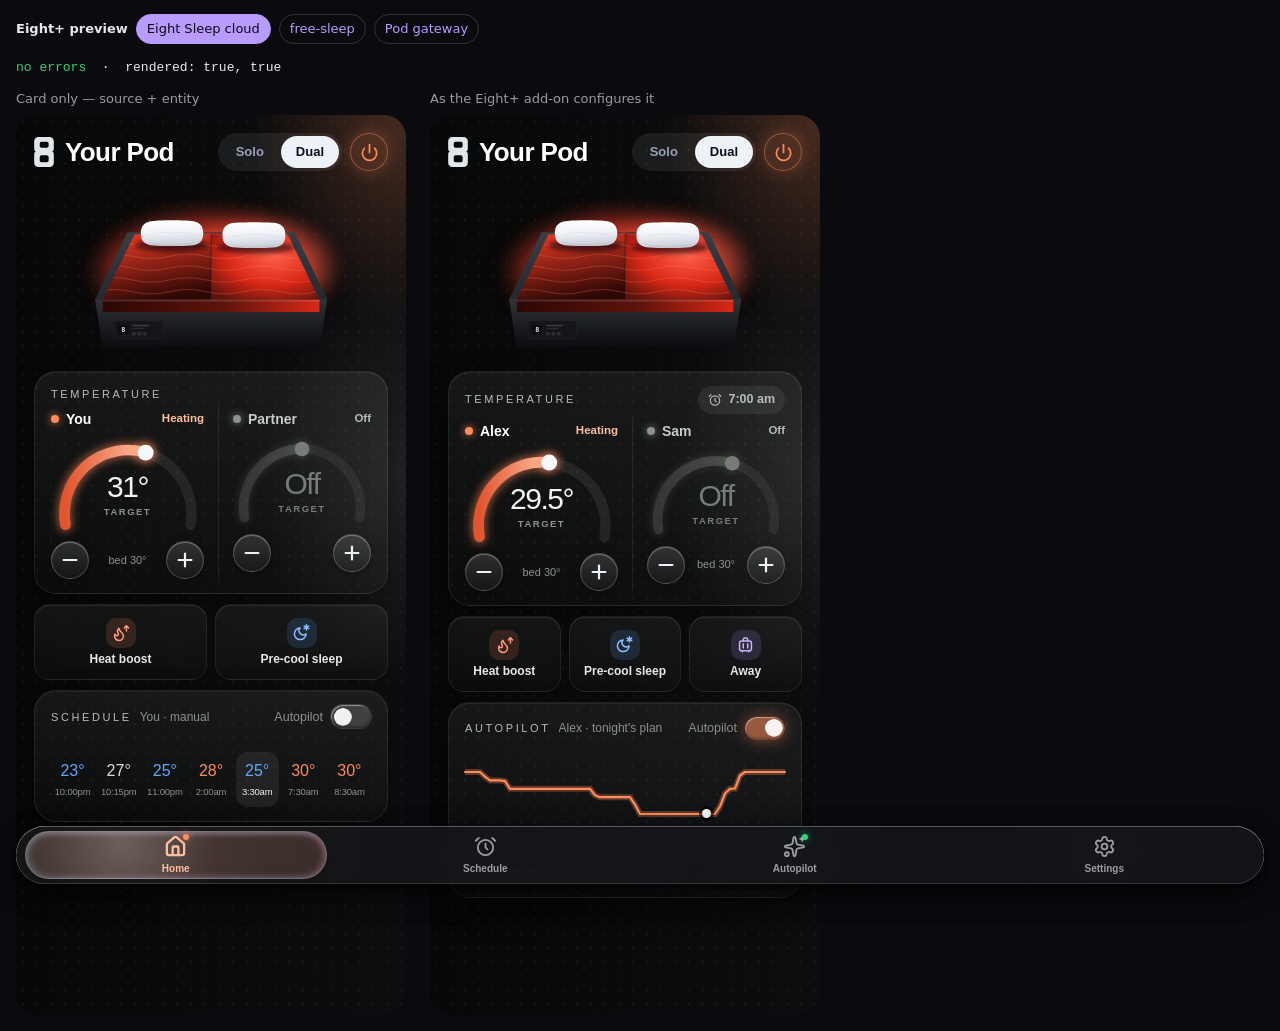
==== tools/preview.html @ 0bc9a641 "Eight+ 0.1.0 — first public release candidate Home Assistant add-on (setup wizard, package generator" ====
<!doctype html>
<html lang="en">
<head>
<meta charset="utf-8">
<meta name="viewport" content="width=device-width, initial-scale=1">
<title>Eight+ card preview</title>
<!--
  Mock-Home-Assistant preview of the card for each backend — no HA needed.
    python3 -m http.server 8780        (from the repo root)
    open http://localhost:8780/tools/preview.html?source=cloud     (cloud | freesleep | gateway)
  Left column: the card-only config (just source + entity). Right: the config the add-on writes.
-->
<style>
  :root { color-scheme: dark; }
  body { margin: 0; background: #0b0b0f; color: #e8e8ea; font: 13px/1.5 system-ui, sans-serif; }
  header { display: flex; gap: 8px; align-items: center; padding: 14px 16px; flex-wrap: wrap; }
  header a { color: #b79bff; text-decoration: none; padding: 4px 10px; border: 1px solid #333; border-radius: 99px; }
  header a.on { background: #b79bff; color: #0b0b0f; border-color: #b79bff; }
  #row { display: flex; gap: 24px; padding: 0 16px 16px; flex-wrap: wrap; }
  .col { width: 390px; max-width: 100%; }
  .lbl { margin: 0 0 6px; color: #9a9aa2; }
  #log { padding: 0 16px 12px; font-family: ui-monospace, monospace; white-space: pre-wrap; }
  .ok { color: #33d17a; } .bad { color: #ff6b6b; }
</style>
</head>
<body>
<header><strong>Eight+ preview</strong>
  <a href="?source=cloud">Eight Sleep cloud</a><a href="?source=freesleep">free-sleep</a><a href="?source=gateway">Pod gateway</a>
</header>
<div id="log">loading…</div>
<div id="row"></div>
<script type="module">
const errors = [];
addEventListener("error", (e) => errors.push(String(e.message)));
addEventListener("unhandledrejection", (e) => errors.push(String(e.reason)));
const source = new URLSearchParams(location.search).get("source") || "cloud";
document.querySelectorAll("header a").forEach((a) => a.classList.toggle("on", a.search === "?source=" + source));
await import("../eight-sleep-card.js?t=" + Date.now());

const P = "eight_sleep_alex", PP = "eight_sleep_sam";
const st = (state, attributes = {}) => ({ state: String(state), attributes, last_changed: new Date(Date.now() - 3600e3).toISOString() });
const dt = (t) => st(t + ":00", { has_date: false, has_time: true });
const climate = (on, t, cur) => st(on ? "heat_cool" : "off", { temperature: t, current_temperature: cur, hvac_action: on ? "heating" : "off", min_temp: 13, max_temp: 44, target_temp_step: 0.5, hvac_modes: ["off", "heat_cool"] });
const states = { "weather.forecast_home": st("clear-night", { temperature: 9, humidity: 67 }) };

// ── each backend exactly as its integration names things ──────────────────────────────
let own, other, sides;
if (source === "cloud") {            // lukas-clarke/eight_sleep: "<first name>'s Eight Sleep Side"
  own = "climate.alex_s_eight_sleep_side_climate"; other = "climate.sam_s_eight_sleep_side_climate";
  for (const [p, on, side] of [["alex", true, "left"], ["sam", false, "right"]]) {
    const s = `${p}_s_eight_sleep_side`;
    Object.assign(states, {
      [`climate.${s}_climate`]: climate(on, 31, 30.2),
      [`sensor.${s}_bed_temperature`]: st(30.2, { unit_of_measurement: "°C" }),
      [`sensor.${s}_bed_state`]: st(on ? 22 : 0, { "Target Heating Level": 22, "Heating Active": on, "Heating Time Remaining": 3600 }),
      [`sensor.${s}_side`]: st(side), [`sensor.${s}_next_alarm`]: st(new Date(Date.now() + 8 * 3600e3).toISOString()),
      [`sensor.${s}_heart_rate`]: st(57), [`sensor.${s}_hrv`]: st(64), [`sensor.${s}_breath_rate`]: st(14),
      [`binary_sensor.${s}_bed_presence`]: st(on ? "on" : "off"),
    });
  }
  Object.assign(states, { "sensor.alex_example_com_s_eight_sleep_has_water": st("True"), "sensor.alex_example_com_s_eight_sleep_is_priming": st("False") });
} else if (source === "freesleep") { // Mrtenz/hass-free-sleep: "<model> <side name>"
  own = "climate.pod_4_left_temperature"; other = "climate.pod_4_right_temperature";
  for (const [s, on] of [["left", true], ["right", false]]) Object.assign(states, {
    [`climate.pod_4_${s}_temperature`]: climate(on, 30, 29.4),
    [`binary_sensor.pod_4_${s}_presence`]: st(on ? "on" : "off"),
    [`sensor.pod_4_${s}_heart_rate`]: st(58), [`sensor.pod_4_${s}_hrv`]: st(70), [`sensor.pod_4_${s}_respiration_rate`]: st(13),
  });
  Object.assign(states, { "binary_sensor.pod_4_water_level": st("off", { device_class: "problem" }), "binary_sensor.pod_4_priming": st("off"),
    "button.pod_4_prime": st("unknown"), "switch.pod_4_biometrics": st("on") });
} else {                             // the Eight+ Pod gateway (MQTT discovery)
  own = "climate.eight_sleep_pod_left"; other = "climate.eight_sleep_pod_right";
  for (const [s, on] of [["left", true], ["right", false]]) Object.assign(states, {
    [`climate.eight_sleep_pod_${s}`]: climate(on, 32, 31.1),
    [`binary_sensor.eight_sleep_pod_${s}_presence`]: st(on ? "on" : "off"),
    [`sensor.eight_sleep_pod_${s}_heart_rate`]: st(55), [`sensor.eight_sleep_pod_${s}_hrv`]: st(80),
    [`sensor.eight_sleep_pod_${s}_breathing_rate`]: st(13), [`sensor.eight_sleep_pod_${s}_water_temp`]: st(29.5),
  });
  Object.assign(states, { "binary_sensor.eight_sleep_pod_water_low": st("off", { device_class: "problem" }),
    "binary_sensor.eight_sleep_pod_priming": st("off"), "sensor.eight_sleep_pod_health": st("ok", { checks: [] }) });
}

// ── the helpers the add-on generates for each sleeper ─────────────────────────────────
for (const p of [P, PP]) {
  ["bedtime", "winddown", "early", "late", "deep", "prewake", "wake", "auto_off", "weekday_bedtime", "weekday_alarm",
   "weekend_bedtime", "weekend_alarm", "boost_until"].forEach((k, i) =>
    states[`input_datetime.${p}_${k}`] = dt(["21:30", "22:15", "23:00", "02:00", "03:30", "06:30", "07:00", "09:00", "22:30", "06:45", "23:30", "08:00", "00:00"][i]));
  ["bedtime", "winddown", "early", "late", "deep", "prewake", "wake"].forEach((k, i) =>
    states[`input_number.${p}_${k}_level`] = st([28, 27, 25, 26, 25, 30, 31][i], { min: 13, max: 44, step: 0.5 }));
  Object.assign(states, {
    [`input_boolean.${p}_smart_autopilot`]: st("on"), [`input_number.${p}_smart_bias`]: st(0, { min: -3, max: 3, step: 0.5 }),
    [`sensor.${p}_suggested_temp`]: st(29.5, { env_base: 29, boost: 0.5, rate: -1, unit_of_measurement: "°C" }),
    [`input_boolean.${p}_auto_off_enabled`]: st("on"), [`input_boolean.${p}_boost_active`]: st("off"),
    [`input_boolean.${p}_away_mode`]: st("off"), [`input_boolean.${p}_off_when_up`]: st("on"), [`binary_sensor.${p}_in_bed`]: st("on"),
  });
}
if (source !== "cloud") states["input_boolean.eight_plus_dual_mode"] = st("on");

// ── mock hass ─────────────────────────────────────────────────────────────────────────
const cards = [], calls = [];
const hass = {
  states, locale: { language: "en" }, language: "en", localize: () => "", formatEntityState: (e) => (e && e.state) || "",
  user: { name: "Alex", is_admin: true }, themes: { darkMode: true },
  callService(d, s, x) { calls.push([d, s, x]); },
  callWS: () => Promise.resolve({}),
  connection: { subscribeMessage: () => Promise.resolve(() => {}), subscribeEvents: () => Promise.resolve(() => {}) },
};
await customElements.whenDefined("eight-sleep-card");
const addonCfg = {
  source, entity: own, layout: "v2", font_url: false, schedule_prefix: P, partner_schedule_prefix: PP, coach_prefix: P,
  partner_climate_entity: other, own_label: "Alex", partner_name: "Sam",
  dual_mode_entity: source === "cloud" ? undefined : "input_boolean.eight_plus_dual_mode",
  away_entity: `input_boolean.${P}_away_mode`, vacation_entity: `input_boolean.${P}_away_mode`,
};
const mk = (cfg, label) => {
  const col = document.createElement("div"); col.className = "col";
  col.innerHTML = `<p class="lbl">${label}</p>`;
  try {
    const el = document.createElement("eight-sleep-card");
    el.setConfig({ type: "custom:eight-sleep-card", ...cfg });
    el.hass = hass; cards.push(el); col.appendChild(el);
  } catch (e) { errors.push(label + ": " + e.message); }
  document.getElementById("row").appendChild(col);
};
mk({ source, entity: own, layout: "v2", font_url: false }, "Card only — source + entity");
mk(addonCfg, "As the Eight+ add-on configures it");

await new Promise((r) => setTimeout(r, 1500));
for (const el of cards) el.hass = { ...hass };
await new Promise((r) => setTimeout(r, 500));
const missing = cards.map((el) => Object.entries(el._config || {})
  .filter(([k, v]) => /_entity$/.test(k) && typeof v === "string" && v && !states[v]).map(([k, v]) => `${k} → ${v}`));
window.__preview = { source, errors, calls, missing, rendered: cards.map((el) => !!(el.shadowRoot && el.shadowRoot.childElementCount)) };
document.getElementById("log").innerHTML =
  (errors.length ? `<span class="bad">${errors.length} error(s):\n${errors.join("\n")}</span>` : `<span class="ok">no errors</span>`) +
  `  ·  rendered: ${window.__preview.rendered.join(", ")}`;
</script>
</body>
</html>
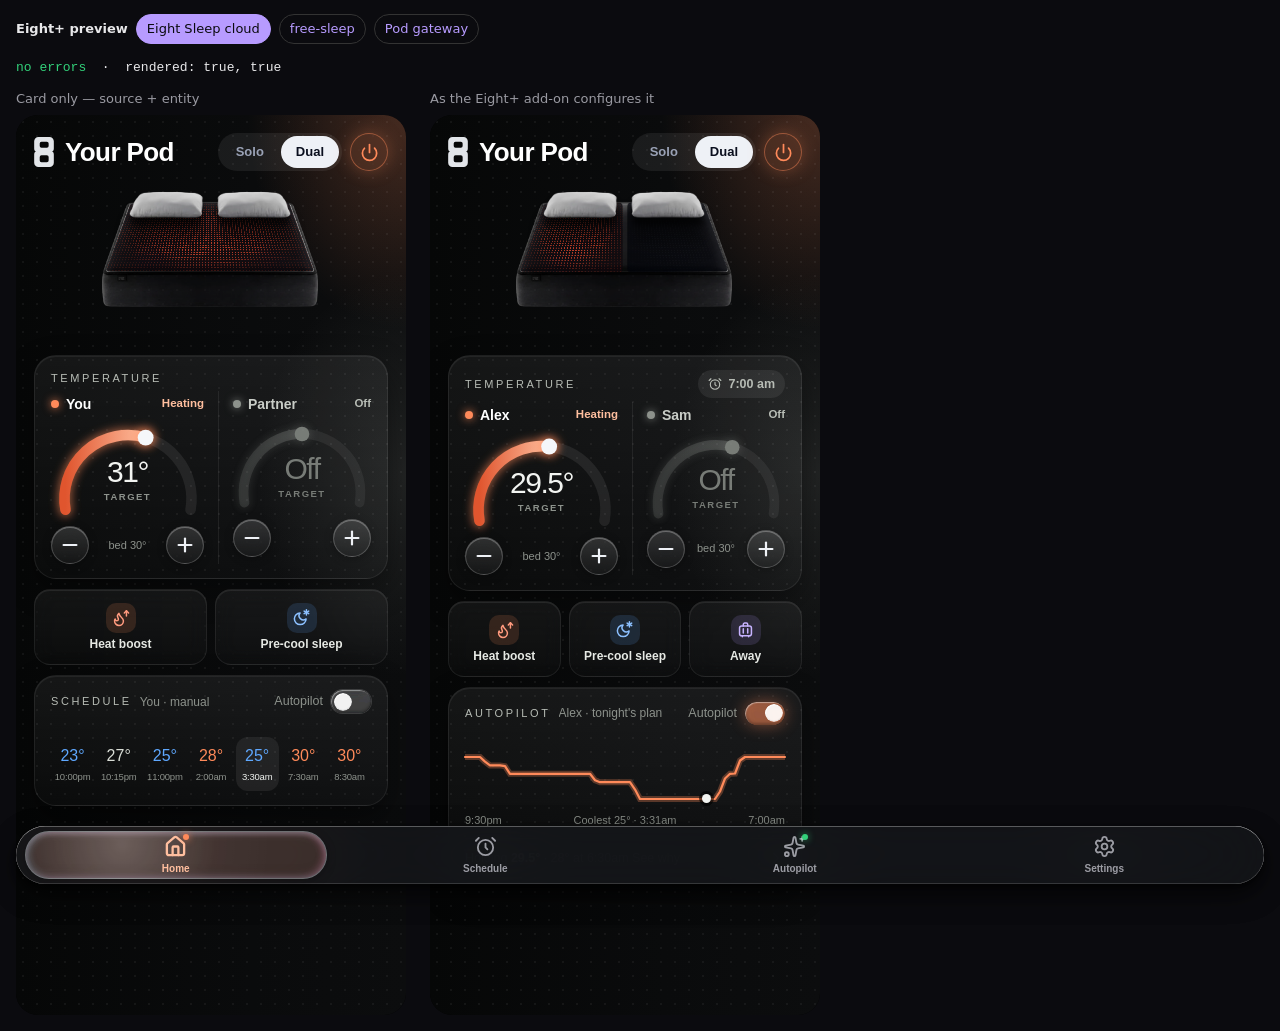
==== commit d5aa1154: "Release 0.1.3: photo bed everywhere, README polish - Card: the photo bed + Tide dot field is the onl" ====
--- a/tools/preview.html
+++ b/tools/preview.html
@@ -80,6 +80,23 @@
     "binary_sensor.eight_sleep_pod_priming": st("off"), "sensor.eight_sleep_pod_health": st("ok", { checks: [] }) });
 }
 
+// ?l=27&r=33 — both sides on at these targets (left resting at target, right still warming),
+// both sleepers in bed: the README / cover screenshots
+// ?solo=1&l=27 — Solo mode: one dot field across the whole bed at the left side's target
+const qp = new URLSearchParams(location.search), SOLO = qp.get("solo") === "1";
+const TL = parseFloat(qp.get("l")), TR = SOLO ? TL : parseFloat(qp.get("r"));
+if (Number.isFinite(TL) && Number.isFinite(TR)) {
+  // &c=27 — the bed's current temperature (default: at target); below/above target = working
+  const CUR = Number.isFinite(parseFloat(qp.get("c"))) ? parseFloat(qp.get("c")) : TL;
+  states[own] = climate(true, TL, CUR);
+  states[other] = climate(true, TR, SOLO ? CUR : TR - 2.5);
+  for (const id of Object.keys(states)) if (/^sensor\..*_bed_temperature$/.test(id)) states[id] = st(CUR, { unit_of_measurement: "°C" });
+  // Solo shots: nobody in bed, so no presence body-print on the dot field
+  for (const id of Object.keys(states)) if (/^binary_sensor\..*(presence|bed_presence)$/.test(id)) states[id] = st(SOLO ? "off" : "on");
+  // cloud: Solo/Dual is the side sensor
+  if (SOLO) for (const id of Object.keys(states)) if (/^sensor\..*_eight_sleep_side_side$/.test(id)) states[id] = st("solo");
+}
+
 // ── the helpers the add-on generates for each sleeper ─────────────────────────────────
 for (const p of [P, PP]) {
   ["bedtime", "winddown", "early", "late", "deep", "prewake", "wake", "auto_off", "weekday_bedtime", "weekday_alarm",
@@ -94,7 +111,12 @@
     [`input_boolean.${p}_away_mode`]: st("off"), [`input_boolean.${p}_off_when_up`]: st("on"), [`binary_sensor.${p}_in_bed`]: st("on"),
   });
 }
-if (source !== "cloud") states["input_boolean.eight_plus_dual_mode"] = st("on");
+if (source !== "cloud") states["input_boolean.eight_plus_dual_mode"] = st(SOLO ? "off" : "on");
+if (Number.isFinite(TL) && Number.isFinite(TR)) {   // Autopilot is holding the requested targets
+  states[`sensor.${P}_suggested_temp`] = st(TL, { env_base: TL, boost: 0, rate: 0, unit_of_measurement: "°C" });
+  states[`sensor.${PP}_suggested_temp`] = st(TR, { env_base: TR, boost: 0, rate: 0, unit_of_measurement: "°C" });
+  if (SOLO) for (const p of [P, PP]) states[`binary_sensor.${p}_in_bed`] = st("off");
+}
 
 // ── mock hass ─────────────────────────────────────────────────────────────────────────
 const cards = [], calls = [];
